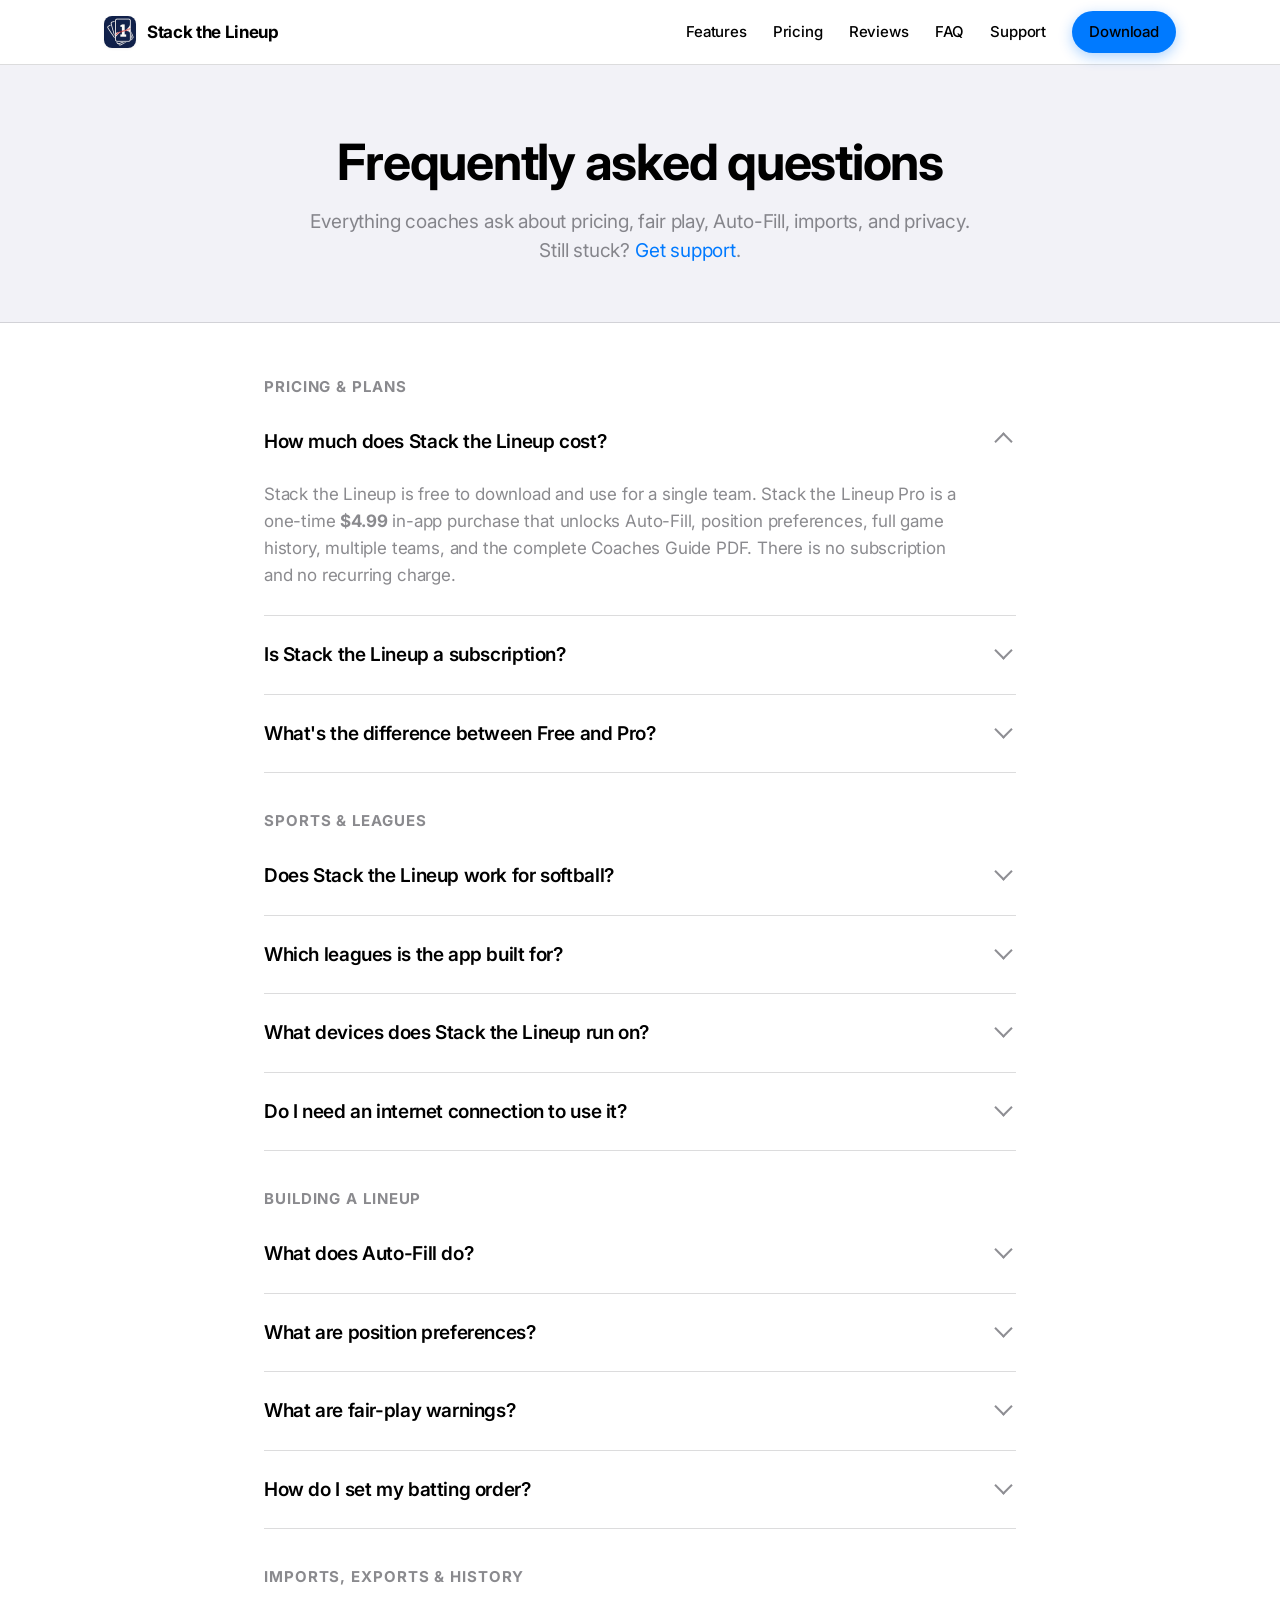
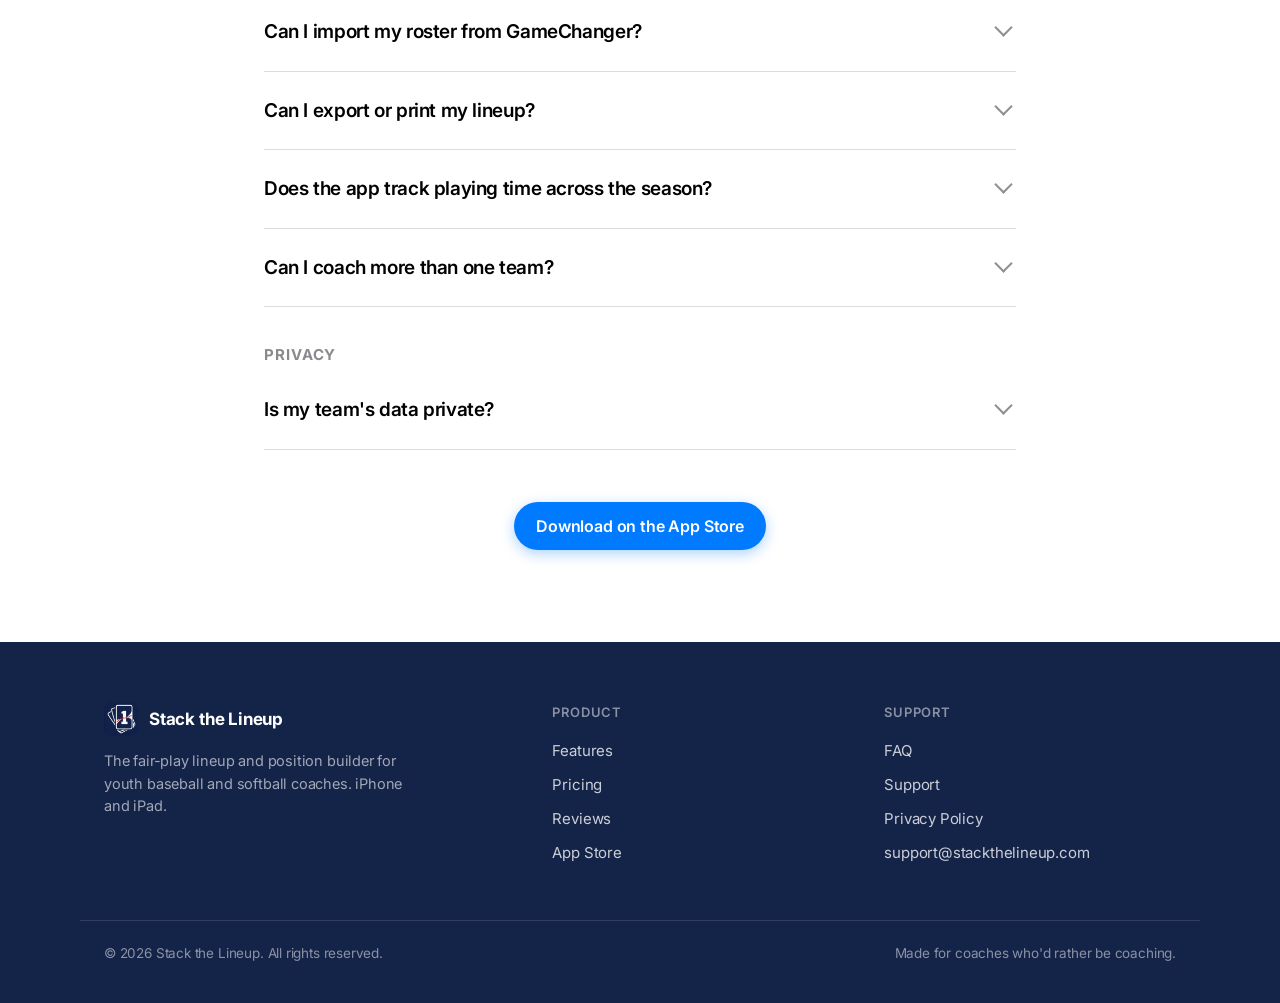
==== faq.html @ ccd0aed5 "Add files via upload" ====
<!DOCTYPE html>
<html lang="en">
<head>
<meta charset="UTF-8" />
<meta name="viewport" content="width=device-width, initial-scale=1" />
<title>FAQ — Stack the Lineup | Youth Baseball &amp; Softball Lineup App</title>
<meta name="description" content="Frequently asked questions about Stack the Lineup: pricing, Auto-Fill, fair-play rules, position preferences, GameChanger import, PDF exports, data privacy, and supported devices for youth baseball and softball coaches." />
<link rel="canonical" href="https://stackthelineup.com/faq.html" />
<meta name="theme-color" content="#1B2C5D" />

<meta property="og:type" content="website" />
<meta property="og:site_name" content="Stack the Lineup" />
<meta property="og:title" content="Stack the Lineup — Frequently Asked Questions" />
<meta property="og:description" content="Answers about pricing, Auto-Fill, fair-play warnings, position preferences, imports, exports, and privacy." />
<meta property="og:url" content="https://stackthelineup.com/faq.html" />
<meta property="og:image" content="https://stackthelineup.com/assets/app-icon.png" />
<meta name="twitter:card" content="summary_large_image" />

<link rel="apple-touch-icon" href="assets/app-icon.png" />
<link rel="icon" href="assets/app-icon.png" />
<link rel="preconnect" href="https://fonts.googleapis.com" />
<link rel="preconnect" href="https://fonts.gstatic.com" crossorigin />
<link href="https://fonts.googleapis.com/css2?family=Inter:wght@400;500;600;700&display=swap" rel="stylesheet" />
<link rel="stylesheet" href="assets/site.css" />

<script type="application/ld+json">
{
  "@context": "https://schema.org",
  "@type": "FAQPage",
  "mainEntity": [
    {
      "@type": "Question",
      "name": "How much does Stack the Lineup cost?",
      "acceptedAnswer": { "@type": "Answer", "text": "Stack the Lineup is free to download and use for a single team. Stack the Lineup Pro is a one-time $4.99 in-app purchase that unlocks Auto-Fill, position preferences, full game history, multiple teams, and the complete Coaches Guide PDF. There is no subscription and no recurring charge." }
    },
    {
      "@type": "Question",
      "name": "Is Stack the Lineup a subscription?",
      "acceptedAnswer": { "@type": "Answer", "text": "No. Pro is a one-time $4.99 purchase. You pay once and keep Pro for good. There are no monthly or annual fees and no ads." }
    },
    {
      "@type": "Question",
      "name": "Does Stack the Lineup work for softball?",
      "acceptedAnswer": { "@type": "Answer", "text": "Yes. Stack the Lineup works for both youth baseball and softball. The positions, fair-play rules, batting order, and rotation logic apply to both sports." }
    },
    {
      "@type": "Question",
      "name": "Which leagues is the app built for?",
      "acceptedAnswer": { "@type": "Answer", "text": "Stack the Lineup is used by coaches across Little League, Cal Ripken, Babe Ruth, JBO, travel ball, and recreational baseball and softball leagues. It works for any youth team that rotates positions and cares about fair playing time." }
    },
    {
      "@type": "Question",
      "name": "What devices does Stack the Lineup run on?",
      "acceptedAnswer": { "@type": "Answer", "text": "Stack the Lineup is a native app for iPhone and iPad. It is not currently available on Android or as a web app." }
    },
    {
      "@type": "Question",
      "name": "What does Auto-Fill do?",
      "acceptedAnswer": { "@type": "Answer", "text": "Auto-Fill is a Pro feature that fills your open defensive positions automatically while checking every fair-play rule. You can fill a single inning or innings one through six at once. Positions you have already assigned are never changed, and Auto-Fill honors each player's position preferences when they are set." }
    },
    {
      "@type": "Question",
      "name": "What are position preferences?",
      "acceptedAnswer": { "@type": "Answer", "text": "Position preferences let you tag each player per position as a Strength, Capable, Emergency, or Never. Auto-Fill prioritizes Strength and Capable positions, uses Emergency only as a last resort, and never assigns a position marked Never." }
    },
    {
      "@type": "Question",
      "name": "What are fair-play warnings?",
      "acceptedAnswer": { "@type": "Answer", "text": "Fair-play warnings flag problems before the game starts, including missing infield innings, back-to-back bench, catcher-to-pitcher violations, and player overuse. When every player meets the requirements, the app shows an all-clear so you know the lineup is fair." }
    },
    {
      "@type": "Question",
      "name": "Can I import my roster from GameChanger?",
      "acceptedAnswer": { "@type": "Answer", "text": "Yes. You can import your roster from a GameChanger CSV file, add players one at a time, or paste your whole roster at once. You do not have to retype every name and jersey number." }
    },
    {
      "@type": "Question",
      "name": "Can I export or print my lineup?",
      "acceptedAnswer": { "@type": "Answer", "text": "Yes. You can export a clean batting order and defensive position grid as a PDF to print or share. Many coaches bring the printed PDF to the field so they do not need their phone in the dugout." }
    },
    {
      "@type": "Question",
      "name": "Does the app track playing time across the season?",
      "acceptedAnswer": { "@type": "Answer", "text": "Yes. When a game ends you archive it to History. Season stats track innings played, bench time, and position spread per player across every archived game. Full game history is part of Pro." }
    },
    {
      "@type": "Question",
      "name": "Is my team's data private?",
      "acceptedAnswer": { "@type": "Answer", "text": "Yes. Stack the Lineup stores your roster and lineups on your device. There is no account to create and the app does not sell your data or show ads. See the Privacy Policy for full details." }
    },
    {
      "@type": "Question",
      "name": "Can I coach more than one team?",
      "acceptedAnswer": { "@type": "Answer", "text": "Yes. With Pro you can manage multiple teams and switch between rosters, keeping each season organized on its own." }
    },
    {
      "@type": "Question",
      "name": "Do I need an internet connection to use it?",
      "acceptedAnswer": { "@type": "Answer", "text": "No. Stack the Lineup is a planning tool that works offline. Build your lineup at home, then bring it to the field with or without a signal." }
    }
  ]
}
</script>
</head>
<body>

<header class="site-header">
  <nav class="nav" aria-label="Primary">
    <a class="brand" href="index.html">
      <img src="assets/app-icon.png" alt="Stack the Lineup app icon" />
      Stack the Lineup
    </a>
    <div class="nav-links">
      <a href="index.html#features">Features</a>
      <a href="index.html#pricing">Pricing</a>
      <a href="index.html#reviews">Reviews</a>
      <a href="faq.html">FAQ</a>
      <a href="support.html">Support</a>
      <a class="btn btn-primary btn-sm" href="https://apps.apple.com/us/app/stack-the-lineup/id6760155245">Download</a>
    </div>
  </nav>
</header>

<div class="page-hero">
  <div class="narrow">
    <h1>Frequently asked questions</h1>
    <p>Everything coaches ask about pricing, fair play, Auto-Fill, imports, and privacy. Still stuck? <a href="support.html">Get support</a>.</p>
  </div>
</div>

<section style="padding-top:56px">
  <div class="faq-list">

    <h2 style="font-size:15px;text-transform:uppercase;letter-spacing:0.06em;color:var(--label-secondary);margin:0 0 8px">Pricing &amp; plans</h2>
    <details class="faq-item" open>
      <summary>How much does Stack the Lineup cost?</summary>
      <div class="ans">Stack the Lineup is free to download and use for a single team. Stack the Lineup Pro is a one-time <strong>$4.99</strong> in-app purchase that unlocks Auto-Fill, position preferences, full game history, multiple teams, and the complete Coaches Guide PDF. There is no subscription and no recurring charge.</div>
    </details>
    <details class="faq-item">
      <summary>Is Stack the Lineup a subscription?</summary>
      <div class="ans">No. Pro is a one-time $4.99 purchase. You pay once and keep Pro for good. There are no monthly or annual fees, and no ads anywhere in the app.</div>
    </details>
    <details class="faq-item">
      <summary>What's the difference between Free and Pro?</summary>
      <div class="ans">Free gives you a fully working single-team lineup builder: roster, batting order, the inning-by-inning position grid, fair-play warnings, and limited game history. Pro adds Auto-Fill, position preferences, full game history and season stats, multiple teams, and the full Coaches Guide PDF.</div>
    </details>

    <h2 style="font-size:15px;text-transform:uppercase;letter-spacing:0.06em;color:var(--label-secondary);margin:40px 0 8px">Sports &amp; leagues</h2>
    <details class="faq-item">
      <summary>Does Stack the Lineup work for softball?</summary>
      <div class="ans">Yes. Stack the Lineup works for both youth baseball and softball. The positions, fair-play rules, batting order, and rotation logic apply to both sports.</div>
    </details>
    <details class="faq-item">
      <summary>Which leagues is the app built for?</summary>
      <div class="ans">It's used by coaches across Little League, Cal Ripken, Babe Ruth, JBO, travel ball, and rec baseball and softball leagues. It works for any youth team that rotates positions and cares about fair playing time.</div>
    </details>
    <details class="faq-item">
      <summary>What devices does Stack the Lineup run on?</summary>
      <div class="ans">Stack the Lineup is a native app for iPhone and iPad. It is not currently available on Android or as a web app.</div>
    </details>
    <details class="faq-item">
      <summary>Do I need an internet connection to use it?</summary>
      <div class="ans">No. Stack the Lineup is a planning tool that works offline. Build your lineup at home, then bring it to the field with or without a signal.</div>
    </details>

    <h2 style="font-size:15px;text-transform:uppercase;letter-spacing:0.06em;color:var(--label-secondary);margin:40px 0 8px">Building a lineup</h2>
    <details class="faq-item">
      <summary>What does Auto-Fill do?</summary>
      <div class="ans">Auto-Fill is a Pro feature that fills your open defensive positions automatically while checking every fair-play rule. You can fill a single inning or innings one through six at once. Positions you've already assigned are never changed, and Auto-Fill honors each player's position preferences when they're set.</div>
    </details>
    <details class="faq-item">
      <summary>What are position preferences?</summary>
      <div class="ans">Position preferences let you tag each player per position as a <strong>Strength</strong>, <strong>Capable</strong>, <strong>Emergency</strong>, or <strong>Never</strong>. Auto-Fill prioritizes Strength and Capable positions, uses Emergency only as a last resort, and never assigns a position marked Never.</div>
    </details>
    <details class="faq-item">
      <summary>What are fair-play warnings?</summary>
      <div class="ans">Fair-play warnings flag problems before the game starts, including missing infield innings, back-to-back bench, catcher-to-pitcher violations, and player overuse. When every player meets the requirements, the app shows an all-clear so you know the lineup is fair.</div>
    </details>
    <details class="faq-item">
      <summary>How do I set my batting order?</summary>
      <div class="ans">On the Lineup tab, tap Edit in the section header, then press and hold the lines on the right side of any row and drag up or down. Your batting order is kept from week to week so you start ahead.</div>
    </details>

    <h2 style="font-size:15px;text-transform:uppercase;letter-spacing:0.06em;color:var(--label-secondary);margin:40px 0 8px">Imports, exports &amp; history</h2>
    <details class="faq-item">
      <summary>Can I import my roster from GameChanger?</summary>
      <div class="ans">Yes. You can import your roster from a GameChanger CSV file, add players one at a time, or paste your whole roster at once. You don't have to retype every name and jersey number.</div>
    </details>
    <details class="faq-item">
      <summary>Can I export or print my lineup?</summary>
      <div class="ans">Yes. You can export a clean batting order and defensive position grid as a PDF to print or share. Many coaches bring the printed PDF to the field so they don't need their phone in the dugout.</div>
    </details>
    <details class="faq-item">
      <summary>Does the app track playing time across the season?</summary>
      <div class="ans">Yes. When a game ends you archive it to History. Season stats track innings played, bench time, and position spread per player across every archived game. Full game history is part of Pro.</div>
    </details>
    <details class="faq-item">
      <summary>Can I coach more than one team?</summary>
      <div class="ans">Yes. With Pro you can manage multiple teams and switch between rosters, keeping each season organized on its own.</div>
    </details>

    <h2 style="font-size:15px;text-transform:uppercase;letter-spacing:0.06em;color:var(--label-secondary);margin:40px 0 8px">Privacy</h2>
    <details class="faq-item">
      <summary>Is my team's data private?</summary>
      <div class="ans">Yes. Stack the Lineup stores your roster and lineups on your device. There's no account to create, and the app doesn't sell your data or show ads. See the <a href="privacy.html">Privacy Policy</a> for full details.</div>
    </details>

  </div>

  <div style="text-align:center;margin-top:52px">
    <a class="btn btn-primary" href="https://apps.apple.com/us/app/stack-the-lineup/id6760155245">Download on the App Store</a>
  </div>
</section>

<footer class="site-footer">
  <div class="footer-grid">
    <div>
      <div class="footer-brand"><img src="assets/app-icon.png" alt="" /> Stack the Lineup</div>
      <p>The fair-play lineup and position builder for youth baseball and softball coaches. iPhone and iPad.</p>
    </div>
    <div class="footer-col">
      <h5>Product</h5>
      <a href="index.html#features">Features</a>
      <a href="index.html#pricing">Pricing</a>
      <a href="index.html#reviews">Reviews</a>
      <a href="https://apps.apple.com/us/app/stack-the-lineup/id6760155245">App Store</a>
    </div>
    <div class="footer-col">
      <h5>Support</h5>
      <a href="faq.html">FAQ</a>
      <a href="support.html">Support</a>
      <a href="privacy.html">Privacy Policy</a>
      <a href="mailto:support@stackthelineup.com">support@stackthelineup.com</a>
    </div>
  </div>
  <div class="footer-bottom">
    <span>© 2026 Stack the Lineup. All rights reserved.</span>
    <span>Made for coaches who'd rather be coaching.</span>
  </div>
</footer>

</body>
</html>
---- assets/site.css ----
/* ============================================================================
   Stack the Lineup — marketing site styles
   Built on the app's iOS-native design tokens. SF Pro on Apple, Inter elsewhere.
   ============================================================================ */

:root {
  /* iOS system colors */
  --ios-blue:   #007AFF;
  --ios-green:  #34C759;
  --ios-orange: #FF9500;
  --ios-red:    #FF3B30;
  --ios-teal:   #30B0C7;
  --ios-purple: #AF52DE;

  /* Brand */
  --brand-navy: #1B2C5D;
  --brand-navy-deep: #142348;
  --brand-stitch-red: #C8243A;

  /* Labels / backgrounds */
  --label-primary:   rgba(0,0,0,1);
  --label-secondary: rgba(60,60,67,0.60);
  --label-tertiary:  rgba(60,60,67,0.30);
  --bg-system:          #FFFFFF;
  --bg-grouped:         #F2F2F7;
  --separator:          rgba(60,60,67,0.18);

  --gray-1: #8E8E93;
  --gray-5: #E5E5EA;
  --gray-6: #F2F2F7;

  /* Position tints */
  --pos-infield-tint:  rgba(0,122,255,0.12);
  --pos-outfield-tint: rgba(52,199,89,0.12);

  /* Preference pills (from app) */
  --pref-strength-bg:  rgb(235,242,222); --pref-strength-fg:  rgb(59,110,18);
  --pref-capable-bg:   rgb(230,242,250);  --pref-capable-fg:  rgb(23,94,166);
  --pref-emergency-bg: rgb(250,237,217);  --pref-emergency-fg:rgb(133,79,10);
  --pref-never-bg:     rgb(253,235,235);  --pref-never-fg:    rgb(163,46,46);

  --font-sans: -apple-system, BlinkMacSystemFont, "SF Pro Text", "SF Pro Display",
               "Inter", "Helvetica Neue", system-ui, sans-serif;

  --radius-md: 10px;
  --radius-lg: 16px;
  --radius-xl: 22px;
  --radius-pill: 999px;

  --shadow-sm: 0 1px 3px rgba(0,0,0,0.06);
  --shadow-md: 0 8px 28px rgba(0,0,0,0.10);
  --shadow-lg: 0 24px 60px rgba(0,0,0,0.16);
  --shadow-phone: 0 40px 90px -20px rgba(20,35,72,0.55);

  --maxw: 1120px;
}

* { box-sizing: border-box; }

html { scroll-behavior: smooth; -webkit-font-smoothing: antialiased; }

body {
  margin: 0;
  font-family: var(--font-sans);
  color: var(--label-primary);
  background: var(--bg-system);
  font-size: 18px;
  line-height: 1.55;
  letter-spacing: -0.01em;
}

img { max-width: 100%; display: block; }
a { color: var(--ios-blue); text-decoration: none; }
a:hover { text-decoration: underline; }

h1,h2,h3,h4 { margin: 0; letter-spacing: -0.025em; line-height: 1.08; text-wrap: balance; }
p { margin: 0; text-wrap: pretty; }

.wrap { max-width: var(--maxw); margin: 0 auto; padding: 0 24px; }
.narrow { max-width: 760px; margin: 0 auto; padding: 0 24px; }

/* ---------------------------------------------------------------------------
   Header / nav
   --------------------------------------------------------------------------- */
.site-header {
  position: sticky; top: 0; z-index: 100;
  background: rgba(255,255,255,0.82);
  backdrop-filter: saturate(180%) blur(18px);
  -webkit-backdrop-filter: saturate(180%) blur(18px);
  border-bottom: 1px solid var(--separator);
}
.nav {
  display: flex; align-items: center; gap: 28px;
  height: 64px; max-width: var(--maxw); margin: 0 auto; padding: 0 24px;
}
.brand {
  display: flex; align-items: center; gap: 11px;
  font-weight: 700; font-size: 17px; color: var(--label-primary);
  letter-spacing: -0.02em;
}
.brand:hover { text-decoration: none; }
.brand img { width: 32px; height: 32px; border-radius: 8px; box-shadow: var(--shadow-sm); }
.nav-links { display: flex; align-items: center; gap: 26px; margin-left: auto; }
.nav-links a {
  color: var(--label-primary); font-size: 15px; font-weight: 500;
  letter-spacing: -0.01em;
}
.nav-links a:hover { color: var(--ios-blue); text-decoration: none; }

/* Buttons */
.btn {
  display: inline-flex; align-items: center; justify-content: center; gap: 8px;
  font-family: var(--font-sans); font-weight: 600; font-size: 16px;
  border: none; cursor: pointer; border-radius: var(--radius-pill);
  padding: 12px 22px; transition: transform .12s ease, box-shadow .12s ease, background .15s ease;
  letter-spacing: -0.01em; white-space: nowrap;
}
.btn:hover { text-decoration: none; transform: translateY(-1px); }
.btn-primary { background: var(--ios-blue); color: #fff; box-shadow: 0 4px 14px rgba(0,122,255,0.32); }
.btn-primary:hover { background: #0a6fe0; }
.btn-ghost { background: rgba(255,255,255,0.12); color: #fff; border: 1px solid rgba(255,255,255,0.28); }
.btn-ghost:hover { background: rgba(255,255,255,0.2); }
.btn-light { background: #fff; color: var(--brand-navy); box-shadow: var(--shadow-sm); }
.btn-sm { padding: 9px 17px; font-size: 14px; }

/* App Store badge button */
.appstore-btn {
  display: inline-flex; align-items: center; gap: 11px;
  background: #000; color: #fff; border-radius: 14px;
  padding: 11px 20px 11px 18px; transition: transform .12s ease, box-shadow .12s ease;
  box-shadow: var(--shadow-md);
}
.appstore-btn:hover { text-decoration: none; transform: translateY(-2px); box-shadow: var(--shadow-lg); }
.appstore-btn svg { width: 26px; height: 26px; flex: none; }
.appstore-btn .as-text { display: flex; flex-direction: column; line-height: 1.1; text-align: left; }
.appstore-btn .as-small { font-size: 11px; font-weight: 500; opacity: 0.9; letter-spacing: 0.01em; }
.appstore-btn .as-big { font-size: 19px; font-weight: 600; letter-spacing: -0.02em; }

/* ---------------------------------------------------------------------------
   Hero
   --------------------------------------------------------------------------- */
.hero {
  position: relative; overflow: hidden;
  background:
    radial-gradient(140% 120% at 85% 0%, #2a3f74 0%, var(--brand-navy) 45%, var(--brand-navy-deep) 100%);
  color: #fff;
}
.hero-grid {
  display: grid; grid-template-columns: 1.05fr 0.95fr; gap: 40px; align-items: center;
  max-width: var(--maxw); margin: 0 auto; padding: 84px 24px 96px;
}
.eyebrow {
  display: inline-flex; align-items: center; gap: 8px;
  font-size: 13px; font-weight: 600; letter-spacing: 0.02em;
  color: #bcd0ff; background: rgba(255,255,255,0.08);
  border: 1px solid rgba(255,255,255,0.16);
  padding: 6px 13px; border-radius: var(--radius-pill); margin-bottom: 22px;
}
.eyebrow .dot { width: 7px; height: 7px; border-radius: 50%; background: var(--ios-green); }
.hero h1 { font-size: clamp(40px, 5.4vw, 62px); font-weight: 700; }
.hero h1 .accent { color: #8fb4ff; }
.hero-sub {
  font-size: 20px; color: rgba(255,255,255,0.78); margin-top: 22px; max-width: 30ch;
  line-height: 1.5; font-weight: 400;
}
.hero-cta { display: flex; align-items: center; gap: 16px; margin-top: 34px; flex-wrap: wrap; }
.hero-meta {
  display: flex; align-items: center; gap: 18px; margin-top: 26px;
  font-size: 14px; color: rgba(255,255,255,0.62); flex-wrap: wrap;
}
.hero-meta .pip { display: inline-flex; align-items: center; gap: 7px; }
.hero-meta svg { width: 15px; height: 15px; }

.hero-phone { position: relative; display: flex; justify-content: center; }
.hero-phone img { width: 300px; filter: drop-shadow(var(--shadow-phone)); }
.hero-glow {
  position: absolute; width: 420px; height: 420px; border-radius: 50%;
  background: radial-gradient(circle, rgba(143,180,255,0.35), transparent 65%);
  top: 50%; left: 50%; transform: translate(-50%,-50%); z-index: 0;
}

/* stitch divider */
.stitch {
  height: 4px; background:
    repeating-linear-gradient(90deg, var(--brand-stitch-red) 0 14px, transparent 14px 26px);
  opacity: 0.9;
}

/* ---------------------------------------------------------------------------
   Logos / leagues strip
   --------------------------------------------------------------------------- */
.leagues { background: var(--bg-grouped); padding: 30px 0; }
.leagues-inner { text-align: center; }
.leagues p { font-size: 13px; font-weight: 600; letter-spacing: 0.06em; text-transform: uppercase; color: var(--label-secondary); margin-bottom: 16px; }
.leagues-row { display: flex; flex-wrap: wrap; justify-content: center; gap: 14px 28px; }
.league-chip {
  font-size: 16px; font-weight: 600; color: var(--brand-navy); opacity: 0.78;
  letter-spacing: -0.01em;
}

/* ---------------------------------------------------------------------------
   Sections
   --------------------------------------------------------------------------- */
section { padding: 92px 0; }
.section-grouped { background: var(--bg-grouped); }
.section-head { text-align: center; max-width: 680px; margin: 0 auto 56px; }
.section-head .kicker {
  display: inline-block; font-size: 14px; font-weight: 600; color: var(--ios-blue);
  letter-spacing: 0.01em; margin-bottom: 14px;
}
.section-head h2 { font-size: clamp(30px, 4vw, 44px); font-weight: 700; }
.section-head p { font-size: 19px; color: var(--label-secondary); margin-top: 18px; }

/* Feature rows (alternating) */
.feature-row {
  display: grid; grid-template-columns: 1fr 1fr; gap: 64px; align-items: center;
  max-width: var(--maxw); margin: 0 auto; padding: 0 24px;
}
.feature-row + .feature-row { margin-top: 110px; }
.feature-row.flip .feature-text { order: 2; }
.feature-row.flip .feature-media { order: 1; }
.feature-badge {
  display: inline-flex; align-items: center; gap: 8px;
  font-size: 13px; font-weight: 600; padding: 6px 13px; border-radius: var(--radius-pill);
  margin-bottom: 18px;
}
.feature-text h3 { font-size: clamp(26px, 3vw, 34px); font-weight: 700; }
.feature-text > p { font-size: 19px; color: var(--label-secondary); margin-top: 16px; line-height: 1.55; }
.feature-list { list-style: none; padding: 0; margin: 26px 0 0; display: grid; gap: 14px; }
.feature-list li { display: flex; gap: 12px; align-items: flex-start; font-size: 16px; color: var(--label-primary); }
.feature-list li svg { width: 20px; height: 20px; flex: none; margin-top: 2px; color: var(--ios-green); }

.feature-media { display: flex; justify-content: center; position: relative; }
.feature-media img { width: 290px; filter: drop-shadow(0 30px 60px rgba(20,35,72,0.28)); }
.media-card {
  position: relative; padding: 36px; border-radius: var(--radius-xl);
  background: linear-gradient(160deg, #eef2fb, #e3e9f7);
  display: flex; justify-content: center; width: 100%;
}
.media-card.green { background: linear-gradient(160deg, #eaf7ee, #def0e4); }
.media-card.orange { background: linear-gradient(160deg, #fdf2e3, #faead6); }

/* ---------------------------------------------------------------------------
   Feature mini-grid
   --------------------------------------------------------------------------- */
.mini-grid { display: grid; grid-template-columns: repeat(3, 1fr); gap: 22px; max-width: var(--maxw); margin: 0 auto; padding: 0 24px; }
.mini-card {
  background: var(--bg-system); border: 1px solid var(--separator);
  border-radius: var(--radius-lg); padding: 30px 28px; box-shadow: var(--shadow-sm);
}
.mini-card .ic {
  width: 46px; height: 46px; border-radius: 12px; display: flex; align-items: center; justify-content: center;
  margin-bottom: 18px;
}
.mini-card .ic svg { width: 24px; height: 24px; color: #fff; }
.mini-card h4 { font-size: 19px; font-weight: 650; }
.mini-card p { font-size: 15.5px; color: var(--label-secondary); margin-top: 9px; line-height: 1.5; }

/* ---------------------------------------------------------------------------
   Pricing
   --------------------------------------------------------------------------- */
.price-wrap { max-width: 920px; margin: 0 auto; padding: 0 24px; display: grid; grid-template-columns: 1fr 1fr; gap: 24px; }
.price-card {
  background: var(--bg-system); border: 1px solid var(--separator);
  border-radius: var(--radius-xl); padding: 38px 34px; box-shadow: var(--shadow-sm);
}
.price-card.pro { border: 2px solid var(--ios-blue); box-shadow: 0 18px 50px rgba(0,122,255,0.16); position: relative; }
.price-card .tier { font-size: 15px; font-weight: 600; color: var(--label-secondary); letter-spacing: 0.01em; }
.pro-pill { position: absolute; top: -13px; right: 28px; background: var(--ios-blue); color: #fff; font-size: 12px; font-weight: 700; letter-spacing: 0.08em; padding: 5px 12px; border-radius: var(--radius-pill); }
.price-amt { font-size: 52px; font-weight: 700; margin: 14px 0 4px; letter-spacing: -0.03em; }
.price-amt .per { font-size: 17px; font-weight: 500; color: var(--label-secondary); letter-spacing: -0.01em; }
.price-note { font-size: 15px; color: var(--label-secondary); margin-bottom: 22px; }
.price-list { list-style: none; padding: 0; margin: 22px 0 0; display: grid; gap: 13px; }
.price-list li { display: flex; gap: 11px; align-items: flex-start; font-size: 16px; }
.price-list li svg { width: 19px; height: 19px; flex: none; margin-top: 2px; color: var(--ios-green); }
.price-list li.muted { color: var(--label-secondary); }
.price-list li.muted svg { color: var(--gray-1); }

/* ---------------------------------------------------------------------------
   Testimonials
   --------------------------------------------------------------------------- */
.quotes { display: grid; grid-template-columns: repeat(3,1fr); gap: 22px; max-width: var(--maxw); margin: 0 auto; padding: 0 24px; }
.quote {
  background: var(--bg-system); border: 1px solid var(--separator);
  border-radius: var(--radius-lg); padding: 28px; box-shadow: var(--shadow-sm);
  display: flex; flex-direction: column;
}
.stars { display: flex; gap: 3px; margin-bottom: 14px; color: var(--ios-orange); }
.stars svg { width: 17px; height: 17px; }
.quote p { font-size: 16.5px; line-height: 1.5; color: var(--label-primary); flex: 1; }
.quote .who { display: flex; align-items: center; gap: 11px; margin-top: 20px; }
.quote .av { width: 38px; height: 38px; border-radius: 50%; background: var(--pref-capable-bg); color: var(--pref-capable-fg); display: flex; align-items: center; justify-content: center; font-weight: 600; font-size: 14px; }
.quote .who .nm { font-size: 14.5px; font-weight: 600; }
.quote .who .rl { font-size: 13px; color: var(--label-secondary); }

/* ---------------------------------------------------------------------------
   FAQ teaser / accordion
   --------------------------------------------------------------------------- */
.faq-list { max-width: 800px; margin: 0 auto; padding: 0 24px; }
.faq-item { border-bottom: 1px solid var(--separator); }
.faq-item summary {
  list-style: none; cursor: pointer; padding: 24px 44px 24px 0; position: relative;
  font-size: 19px; font-weight: 600; letter-spacing: -0.02em; color: var(--label-primary);
}
.faq-item summary::-webkit-details-marker { display: none; }
.faq-item summary::after {
  content: ""; position: absolute; right: 6px; top: 28px; width: 11px; height: 11px;
  border-right: 2px solid var(--gray-1); border-bottom: 2px solid var(--gray-1);
  transform: rotate(45deg); transition: transform .2s ease;
}
.faq-item[open] summary::after { transform: rotate(-135deg); top: 32px; }
.faq-item .ans { padding: 0 44px 26px 0; font-size: 17px; color: var(--label-secondary); line-height: 1.6; }
.faq-item .ans a { font-weight: 500; }

/* ---------------------------------------------------------------------------
   CTA band
   --------------------------------------------------------------------------- */
.cta-band {
  background: radial-gradient(120% 140% at 50% 0%, #2a3f74, var(--brand-navy-deep));
  color: #fff; text-align: center;
}
.cta-band h2 { font-size: clamp(32px, 4vw, 46px); font-weight: 700; }
.cta-band p { font-size: 20px; color: rgba(255,255,255,0.78); margin: 18px auto 32px; max-width: 30ch; }
.cta-band .icon-lg { width: 84px; height: 84px; border-radius: 20px; margin: 0 auto 26px; box-shadow: var(--shadow-lg); }

/* ---------------------------------------------------------------------------
   Footer
   --------------------------------------------------------------------------- */
.site-footer { background: var(--brand-navy-deep); color: rgba(255,255,255,0.72); padding: 60px 0 40px; }
.footer-grid { display: grid; grid-template-columns: 1.4fr 1fr 1fr; gap: 40px; max-width: var(--maxw); margin: 0 auto; padding: 0 24px; }
.footer-brand { display: flex; align-items: center; gap: 11px; color: #fff; font-weight: 700; font-size: 17px; }
.footer-brand img { width: 34px; height: 34px; border-radius: 8px; }
.footer-grid p { font-size: 14.5px; margin-top: 14px; max-width: 34ch; color: rgba(255,255,255,0.6); }
.footer-col h5 { font-size: 13px; text-transform: uppercase; letter-spacing: 0.06em; color: rgba(255,255,255,0.5); margin: 0 0 16px; font-weight: 600; }
.footer-col a { display: block; color: rgba(255,255,255,0.78); font-size: 15px; margin-bottom: 11px; }
.footer-col a:hover { color: #fff; text-decoration: none; }
.footer-bottom { max-width: var(--maxw); margin: 44px auto 0; padding: 22px 24px 0; border-top: 1px solid rgba(255,255,255,0.12); display: flex; justify-content: space-between; flex-wrap: wrap; gap: 12px; font-size: 13.5px; color: rgba(255,255,255,0.5); }

/* Page hero (sub pages) */
.page-hero { background: var(--bg-grouped); padding: 70px 0 56px; border-bottom: 1px solid var(--separator); text-align: center; }
.page-hero h1 { font-size: clamp(34px, 4.5vw, 50px); font-weight: 700; }
.page-hero p { font-size: 19px; color: var(--label-secondary); margin: 18px auto 0; max-width: 56ch; }

/* Prose (support/privacy) */
.prose { max-width: 760px; margin: 0 auto; padding: 64px 24px; }
.prose h2 { font-size: 26px; font-weight: 700; margin: 44px 0 14px; }
.prose h2:first-child { margin-top: 0; }
.prose h3 { font-size: 19px; font-weight: 650; margin: 28px 0 10px; }
.prose p { font-size: 17px; color: var(--label-secondary); margin-bottom: 16px; line-height: 1.65; }
.prose ul { margin: 0 0 18px; padding-left: 22px; color: var(--label-secondary); font-size: 17px; line-height: 1.65; }
.prose li { margin-bottom: 8px; }
.prose .updated { font-size: 14px; color: var(--label-tertiary); margin-bottom: 8px; }
.support-cards { display: grid; grid-template-columns: repeat(2,1fr); gap: 20px; max-width: 760px; margin: 0 auto 8px; }
.support-card { background: var(--bg-grouped); border-radius: var(--radius-lg); padding: 28px; }
.support-card .ic { width: 44px; height: 44px; border-radius: 11px; display: flex; align-items: center; justify-content: center; margin-bottom: 16px; background: var(--ios-blue); }
.support-card .ic svg { width: 23px; height: 23px; color: #fff; }
.support-card h3 { font-size: 19px; font-weight: 650; margin-bottom: 7px; }
.support-card p { font-size: 15.5px; color: var(--label-secondary); line-height: 1.5; margin-bottom: 14px; }

/* ---------------------------------------------------------------------------
   Responsive
   --------------------------------------------------------------------------- */
@media (max-width: 900px) {
  .hero-grid { grid-template-columns: 1fr; text-align: center; padding: 64px 24px 72px; gap: 20px; }
  .hero-sub { margin-left: auto; margin-right: auto; }
  .hero-cta, .hero-meta { justify-content: center; }
  .hero-phone { order: -1; }
  .hero-phone img { width: 240px; }
  .feature-row { grid-template-columns: 1fr; gap: 36px; }
  .feature-row + .feature-row { margin-top: 72px; }
  .feature-row.flip .feature-text { order: 1; }
  .feature-row.flip .feature-media { order: 2; }
  .mini-grid { grid-template-columns: 1fr; }
  .price-wrap { grid-template-columns: 1fr; }
  .quotes { grid-template-columns: 1fr; }
  .footer-grid { grid-template-columns: 1fr; gap: 28px; }
  .support-cards { grid-template-columns: 1fr; }
  section { padding: 64px 0; }
}
@media (max-width: 620px) {
  .nav-links { display: none; }
  .nav-links.compact { display: flex; gap: 14px; }
  body { font-size: 17px; }
}
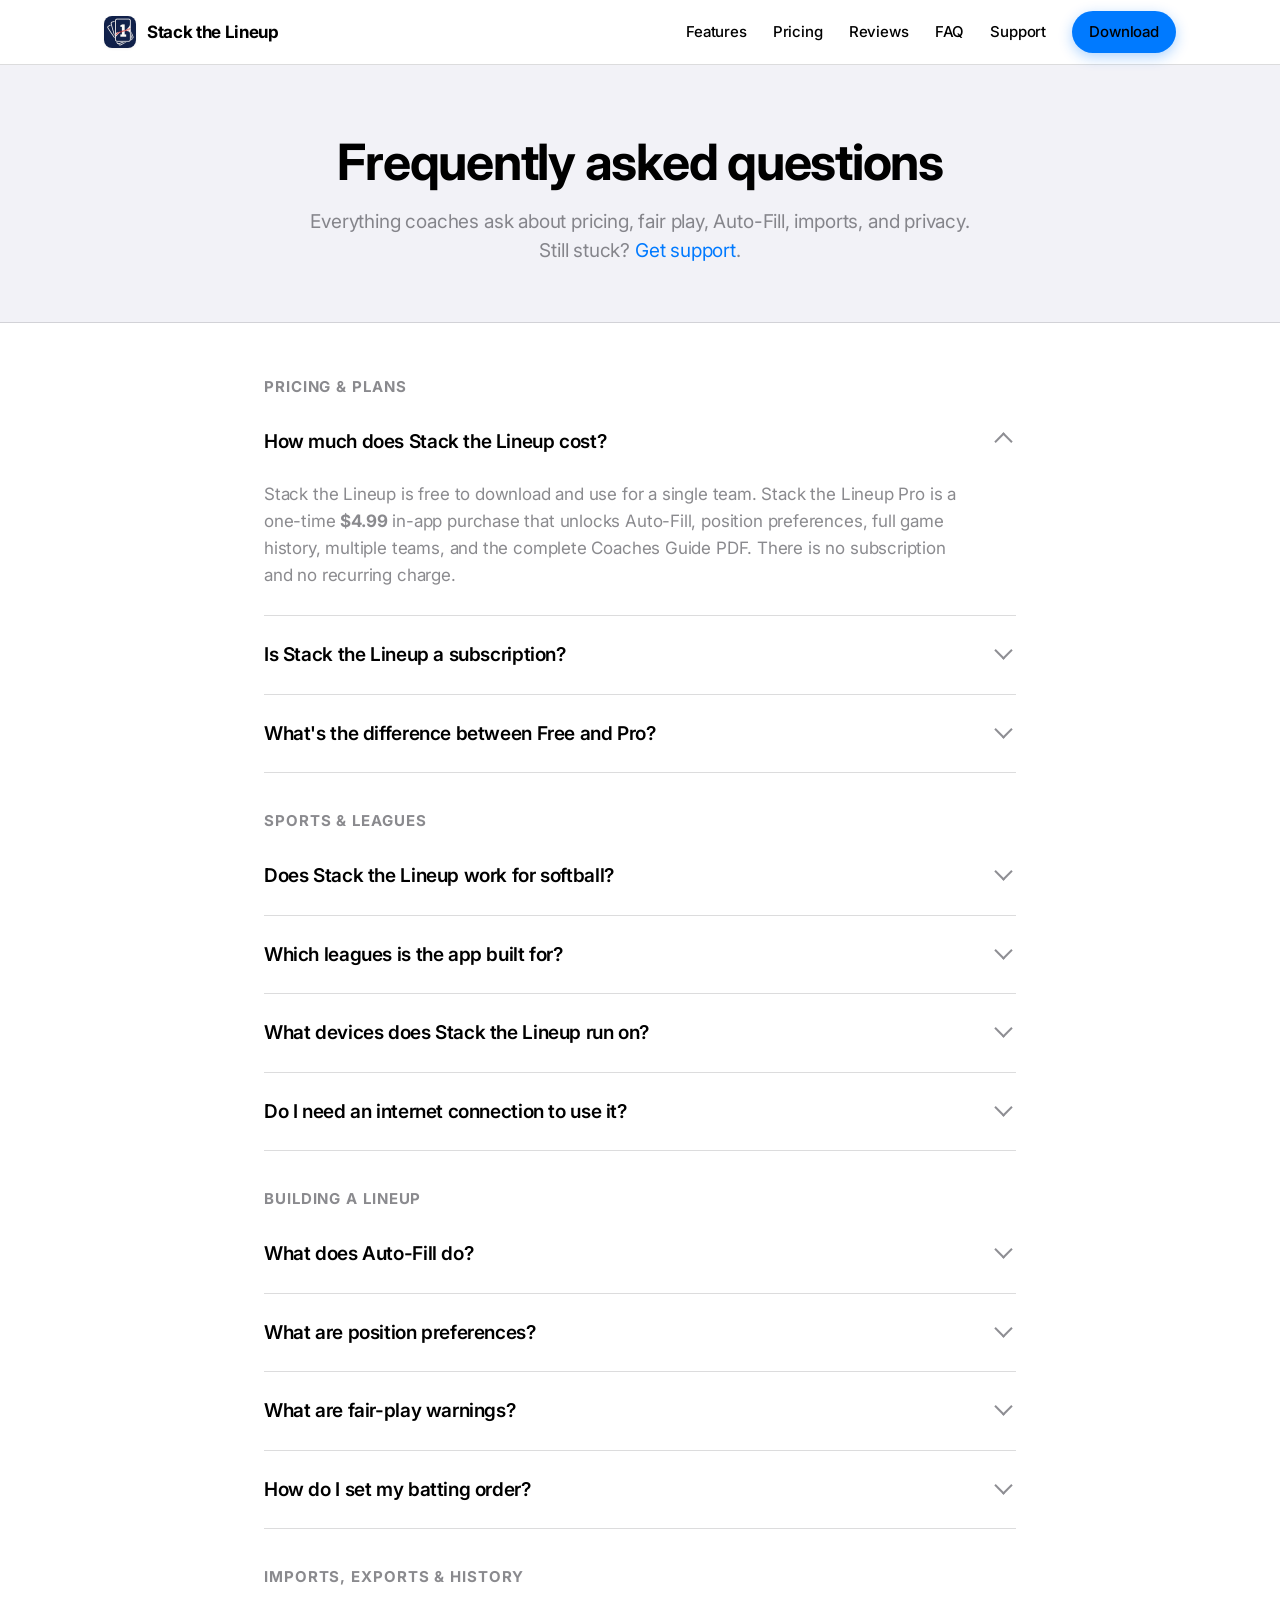
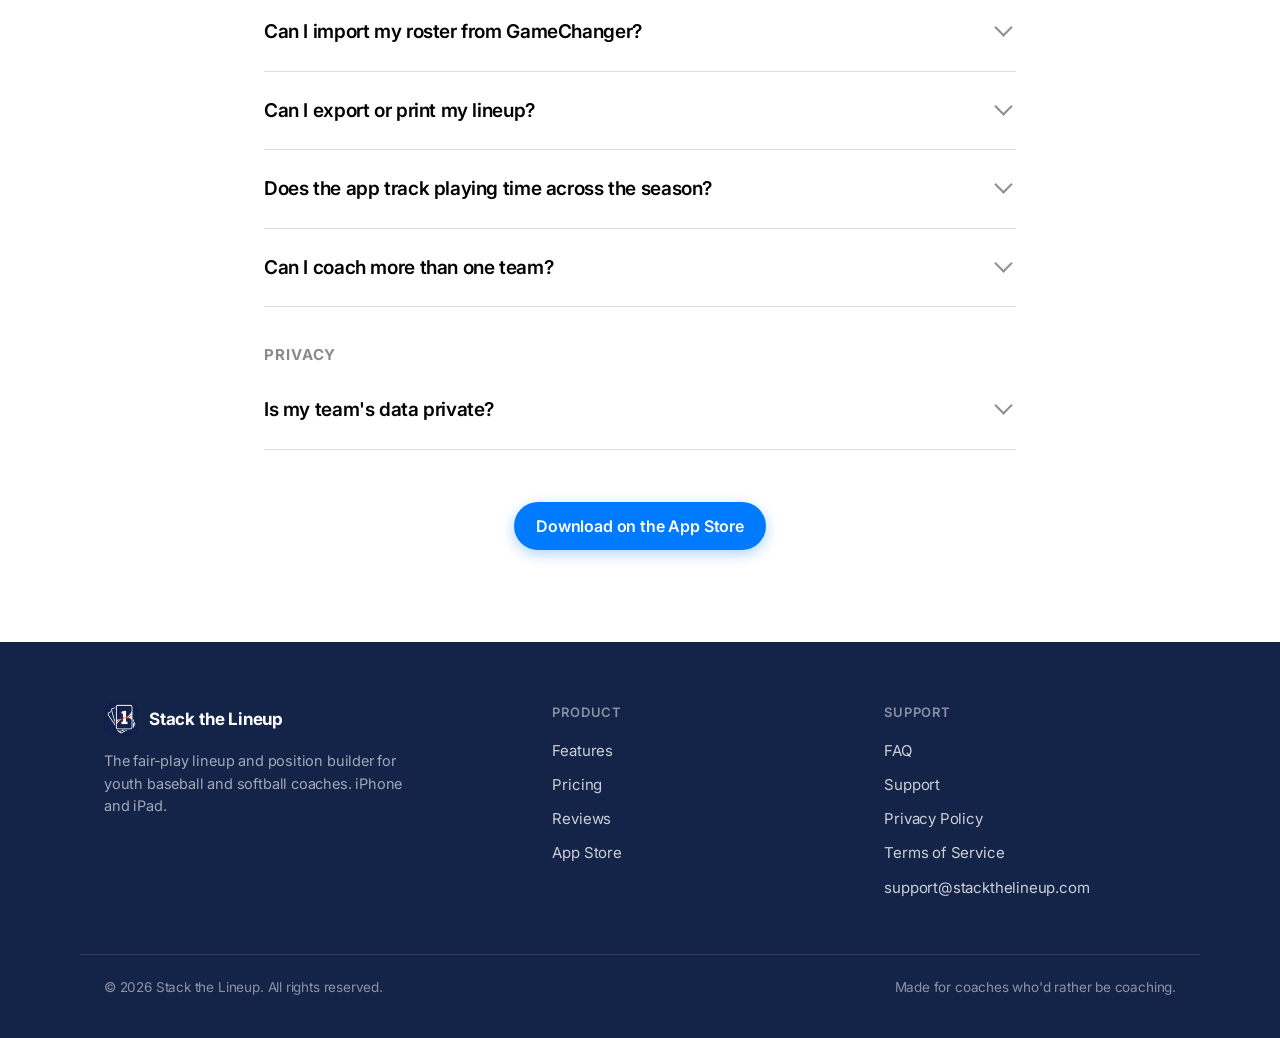
==== commit 5c27fcdb: "Add files via upload Updated terms and privacy policy" ====
--- a/faq.html
+++ b/faq.html
@@ -230,6 +230,7 @@
       <a href="faq.html">FAQ</a>
       <a href="support.html">Support</a>
       <a href="privacy.html">Privacy Policy</a>
+      <a href="terms.html">Terms of Service</a>
       <a href="mailto:support@stackthelineup.com">support@stackthelineup.com</a>
     </div>
   </div>
--- a/assets/site.css
+++ b/assets/site.css
@@ -244,6 +244,7 @@
    Feature mini-grid
    --------------------------------------------------------------------------- */
 .mini-grid { display: grid; grid-template-columns: repeat(3, 1fr); gap: 22px; max-width: var(--maxw); margin: 0 auto; padding: 0 24px; }
+.mini-hint { text-align: center; font-size: 14px; color: var(--label-tertiary); margin: -8px auto 26px; }
 .mini-card {
   background: var(--bg-system); border: 1px solid var(--separator);
   border-radius: var(--radius-lg); padding: 30px 28px; box-shadow: var(--shadow-sm);
@@ -255,6 +256,66 @@
 .mini-card .ic svg { width: 24px; height: 24px; color: #fff; }
 .mini-card h4 { font-size: 19px; font-weight: 650; }
 .mini-card p { font-size: 15.5px; color: var(--label-secondary); margin-top: 9px; line-height: 1.5; }
+
+/* Flip cards — front shows the feature, back peeks the real screen */
+.mini-card.flip {
+  padding: 0; min-height: 462px; background: transparent;
+  border: none; box-shadow: none; cursor: pointer; perspective: 1500px;
+  -webkit-tap-highlight-color: transparent;
+}
+.mini-card.flip:focus-visible { outline: 2px solid var(--ios-blue); outline-offset: 3px; border-radius: var(--radius-lg); }
+.flip-inner {
+  position: relative; width: 100%; height: 100%; min-height: inherit;
+  transform-style: preserve-3d; transition: transform .62s cubic-bezier(.2,.72,.22,1);
+}
+.mini-card.flip.is-flipped .flip-inner { transform: rotateY(180deg); }
+@media (hover: hover) and (pointer: fine) {
+  .mini-card.flip:hover .flip-inner { transform: rotateY(180deg); }
+}
+.flip-front, .flip-back {
+  position: absolute; inset: 0; border-radius: var(--radius-lg); overflow: hidden;
+  backface-visibility: hidden; -webkit-backface-visibility: hidden;
+}
+.flip-front {
+  background: var(--bg-system); border: 1px solid var(--separator);
+  box-shadow: var(--shadow-sm); padding: 30px 28px;
+  display: flex; flex-direction: column;
+}
+.flip-hint {
+  margin-top: auto; padding-top: 20px; display: inline-flex; align-items: center;
+  gap: 7px; font-size: 13.5px; font-weight: 600; color: var(--ios-blue);
+}
+.flip-hint svg { width: 15px; height: 15px; transition: transform .25s ease; }
+@media (hover: hover) and (pointer: fine) {
+  .mini-card.flip:hover .flip-hint svg { transform: translateX(3px); }
+}
+.flip-back {
+  transform: rotateY(180deg);
+  background: linear-gradient(168deg, color-mix(in srgb, var(--tint) 18%, #fff), color-mix(in srgb, var(--tint) 6%, #fff));
+  border: 1px solid color-mix(in srgb, var(--tint) 26%, var(--separator));
+  display: flex; align-items: flex-start; justify-content: center;
+}
+.flip-back img {
+  width: 82%; max-width: 268px; margin-top: 22px;
+  filter: drop-shadow(0 20px 38px rgba(20,35,72,0.26));
+}
+.flip-back::after {
+  content: ""; position: absolute; left: 0; right: 0; bottom: 0; height: 96px;
+  background: linear-gradient(transparent, color-mix(in srgb, var(--tint) 7%, #fff));
+  pointer-events: none;
+}
+/* Cards whose key content sits low (Lineup availability toggle, My Teams list) show the full screen */
+.flip-back.tall { align-items: flex-start; }
+.flip-back.tall img { width: 88%; max-width: 210px; margin-top: 10px; }
+.flip-back.tall::after { height: 40px; }
+.flip-back.tall .flip-back-label { display: none; }
+.flip-back-label {
+  position: absolute; bottom: 16px; left: 50%; transform: translateX(-50%);
+  background: rgba(255,255,255,0.86); backdrop-filter: blur(8px); -webkit-backdrop-filter: blur(8px);
+  color: var(--label-primary); font-size: 12.5px; font-weight: 600; letter-spacing: .01em;
+  padding: 6px 14px; border-radius: var(--radius-pill); box-shadow: var(--shadow-sm); z-index: 1;
+}
+@media (prefers-reduced-motion: reduce) { .flip-inner { transition: none; } }
 
 /* ---------------------------------------------------------------------------
    Pricing
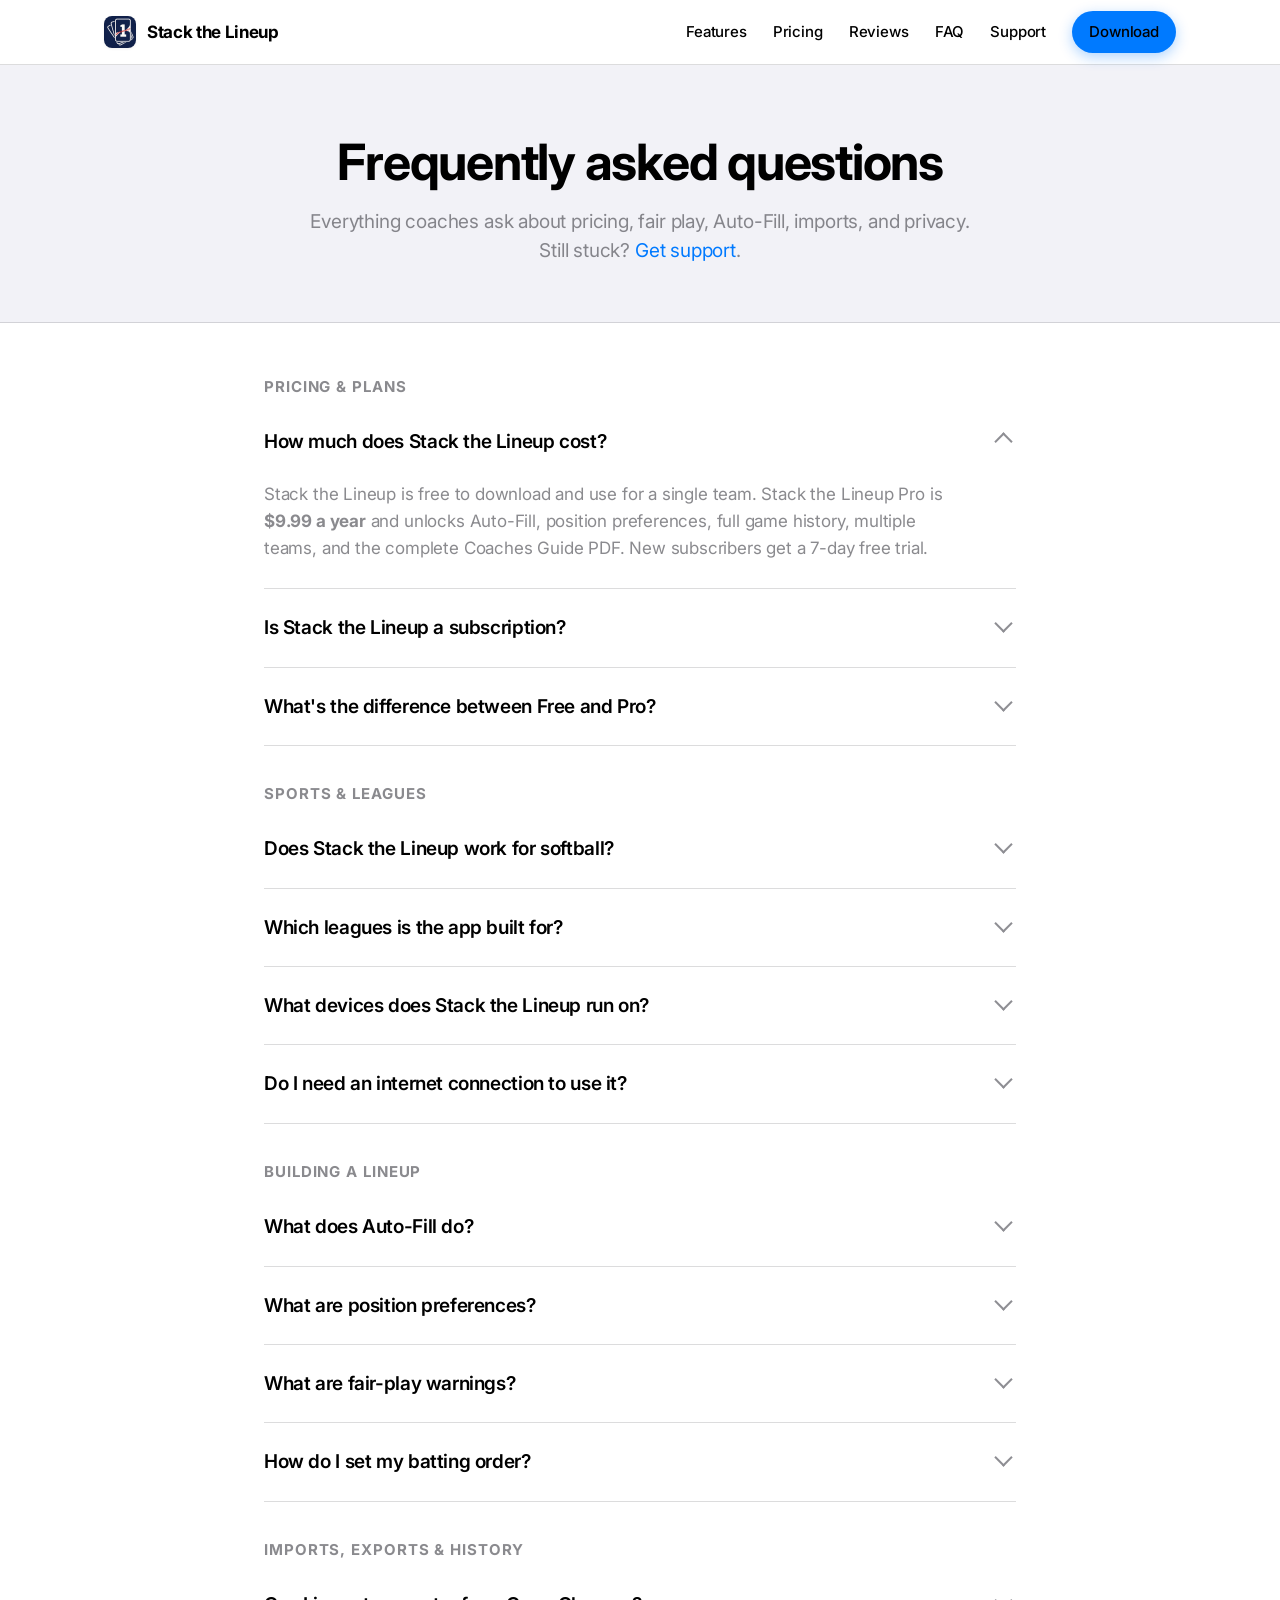
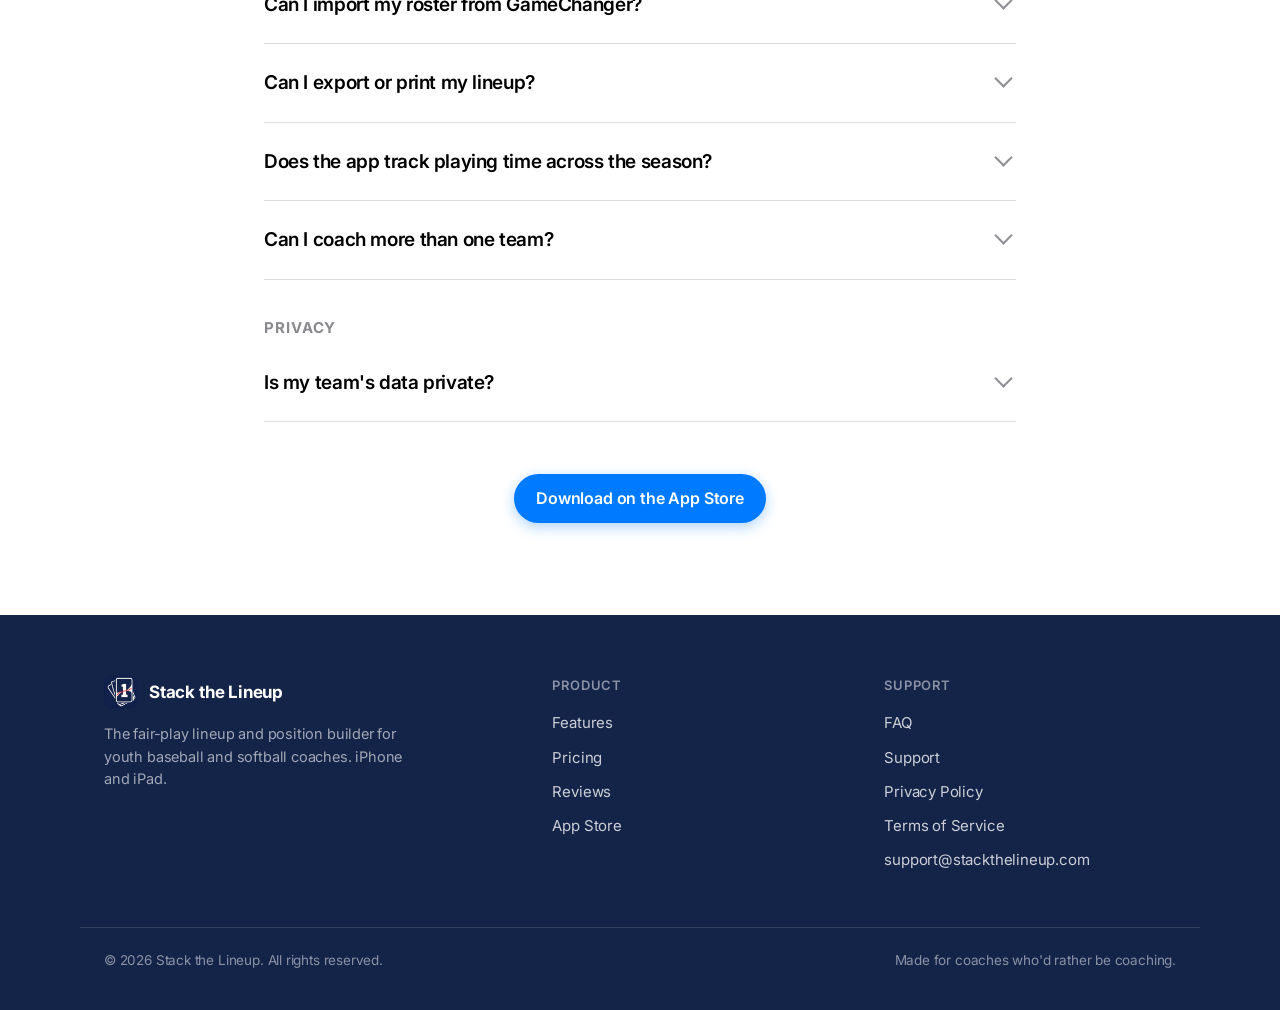
==== commit 9eae80e3: "Changes to subscription language" ====
--- a/faq.html
+++ b/faq.html
@@ -5,15 +5,15 @@
 <meta name="viewport" content="width=device-width, initial-scale=1" />
 <title>FAQ — Stack the Lineup | Youth Baseball &amp; Softball Lineup App</title>
 <meta name="description" content="Frequently asked questions about Stack the Lineup: pricing, Auto-Fill, fair-play rules, position preferences, GameChanger import, PDF exports, data privacy, and supported devices for youth baseball and softball coaches." />
-<link rel="canonical" href="https://stackthelineup.com/faq.html" />
+<link rel="canonical" href="https://www.stackthelineup.com/faq.html" />
 <meta name="theme-color" content="#1B2C5D" />
 
 <meta property="og:type" content="website" />
 <meta property="og:site_name" content="Stack the Lineup" />
 <meta property="og:title" content="Stack the Lineup — Frequently Asked Questions" />
 <meta property="og:description" content="Answers about pricing, Auto-Fill, fair-play warnings, position preferences, imports, exports, and privacy." />
-<meta property="og:url" content="https://stackthelineup.com/faq.html" />
-<meta property="og:image" content="https://stackthelineup.com/assets/app-icon.png" />
+<meta property="og:url" content="https://www.stackthelineup.com/faq.html" />
+<meta property="og:image" content="https://www.stackthelineup.com/assets/app-icon.png" />
 <meta name="twitter:card" content="summary_large_image" />
 
 <link rel="apple-touch-icon" href="assets/app-icon.png" />
@@ -31,12 +31,12 @@
     {
       "@type": "Question",
       "name": "How much does Stack the Lineup cost?",
-      "acceptedAnswer": { "@type": "Answer", "text": "Stack the Lineup is free to download and use for a single team. Stack the Lineup Pro is a one-time $4.99 in-app purchase that unlocks Auto-Fill, position preferences, full game history, multiple teams, and the complete Coaches Guide PDF. There is no subscription and no recurring charge." }
+      "acceptedAnswer": { "@type": "Answer", "text": "Stack the Lineup is free to download and use for a single team. Stack the Lineup Pro is $9.99 a year and unlocks Auto-Fill, position preferences, full game history, multiple teams, and the complete Coaches Guide PDF. New subscribers get a 7-day free trial." }
     },
     {
       "@type": "Question",
       "name": "Is Stack the Lineup a subscription?",
-      "acceptedAnswer": { "@type": "Answer", "text": "No. Pro is a one-time $4.99 purchase. You pay once and keep Pro for good. There are no monthly or annual fees and no ads." }
+      "acceptedAnswer": { "@type": "Answer", "text": "Yes. Stack the Lineup Pro is an annual subscription at $9.99 a year, with a 7-day free trial for new subscribers. You can cancel anytime from your Apple Account settings. If you bought the earlier one-time unlock, you keep Pro for free. There are no ads anywhere in the app." }
     },
     {
       "@type": "Question",
@@ -134,11 +134,11 @@
     <h2 style="font-size:15px;text-transform:uppercase;letter-spacing:0.06em;color:var(--label-secondary);margin:0 0 8px">Pricing &amp; plans</h2>
     <details class="faq-item" open>
       <summary>How much does Stack the Lineup cost?</summary>
-      <div class="ans">Stack the Lineup is free to download and use for a single team. Stack the Lineup Pro is a one-time <strong>$4.99</strong> in-app purchase that unlocks Auto-Fill, position preferences, full game history, multiple teams, and the complete Coaches Guide PDF. There is no subscription and no recurring charge.</div>
+      <div class="ans">Stack the Lineup is free to download and use for a single team. Stack the Lineup Pro is <strong>$9.99 a year</strong> and unlocks Auto-Fill, position preferences, full game history, multiple teams, and the complete Coaches Guide PDF. New subscribers get a 7-day free trial.</div>
     </details>
     <details class="faq-item">
       <summary>Is Stack the Lineup a subscription?</summary>
-      <div class="ans">No. Pro is a one-time $4.99 purchase. You pay once and keep Pro for good. There are no monthly or annual fees, and no ads anywhere in the app.</div>
+      <div class="ans">Yes. Pro is an annual subscription at $9.99 a year, with a 7-day free trial for new subscribers. Cancel anytime from your Apple Account settings. If you bought the earlier one-time unlock, you keep Pro for free. There are no ads anywhere in the app.</div>
     </details>
     <details class="faq-item">
       <summary>What's the difference between Free and Pro?</summary>
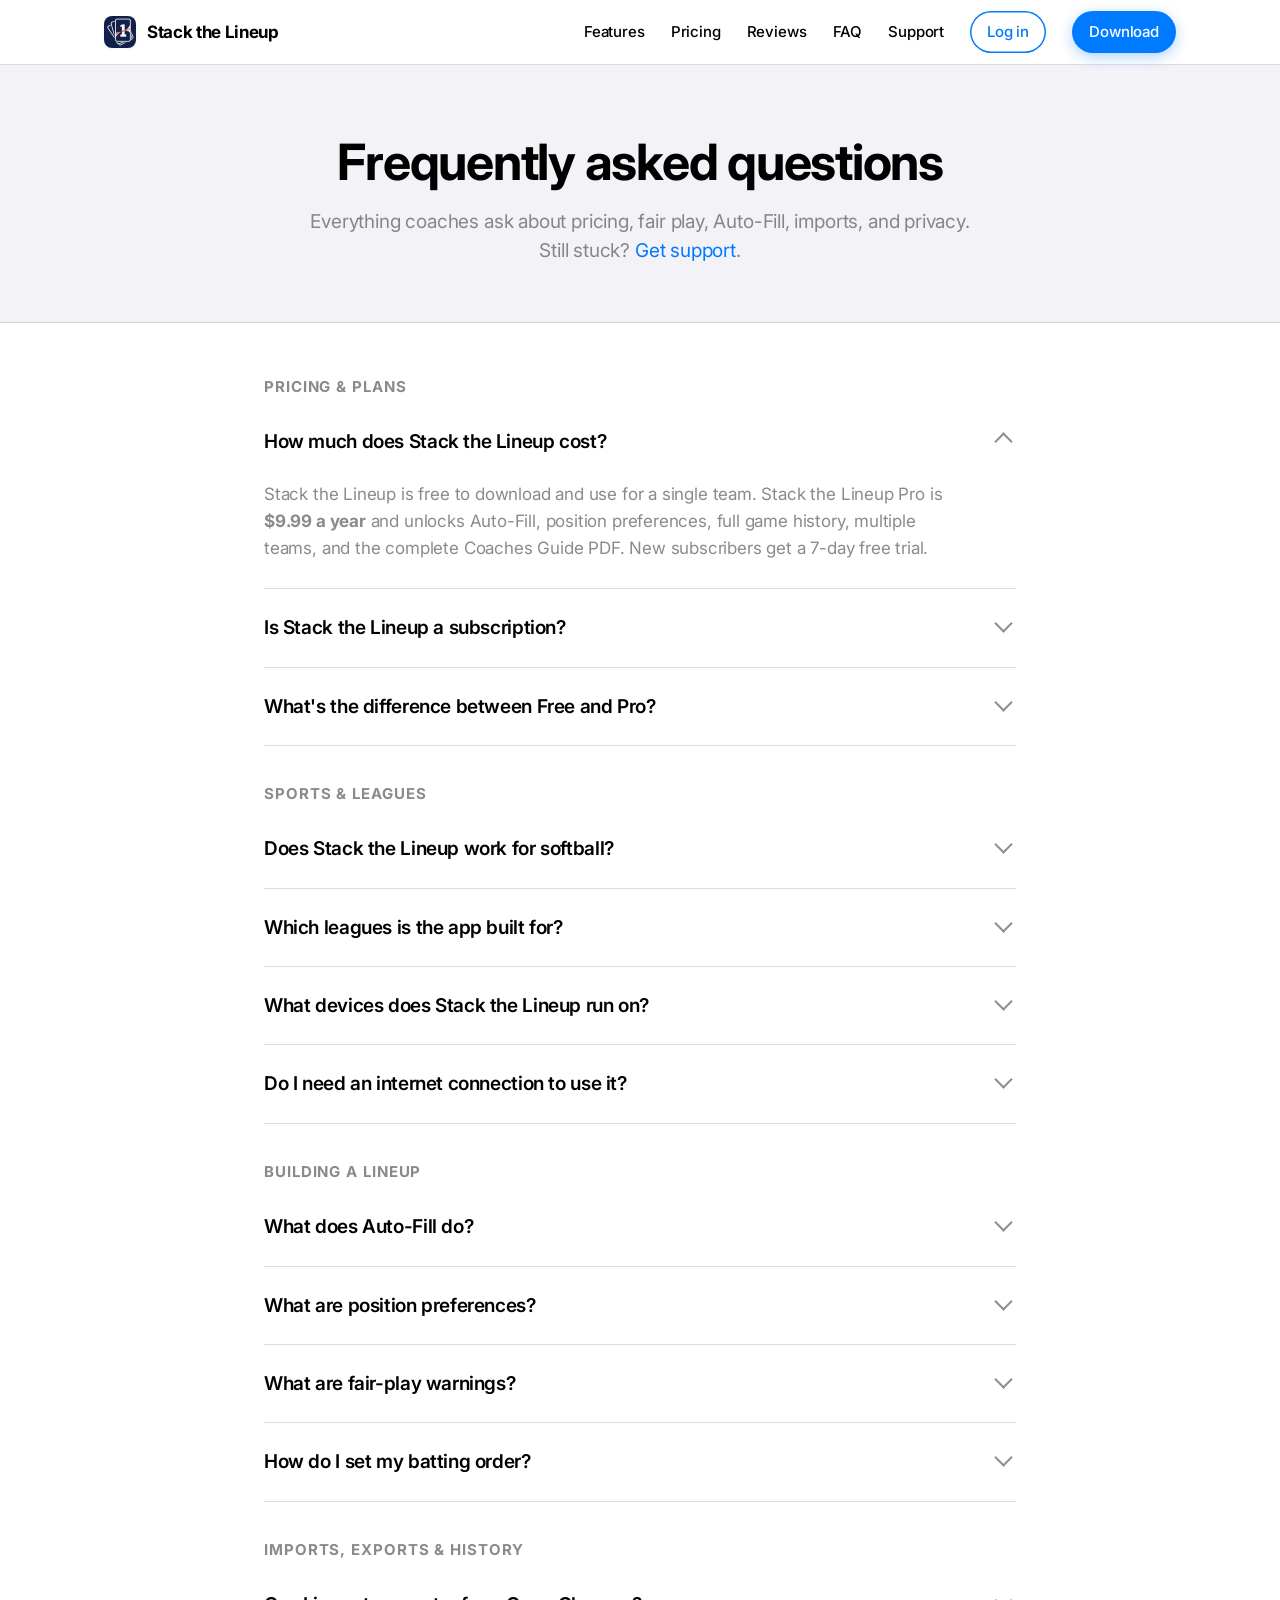
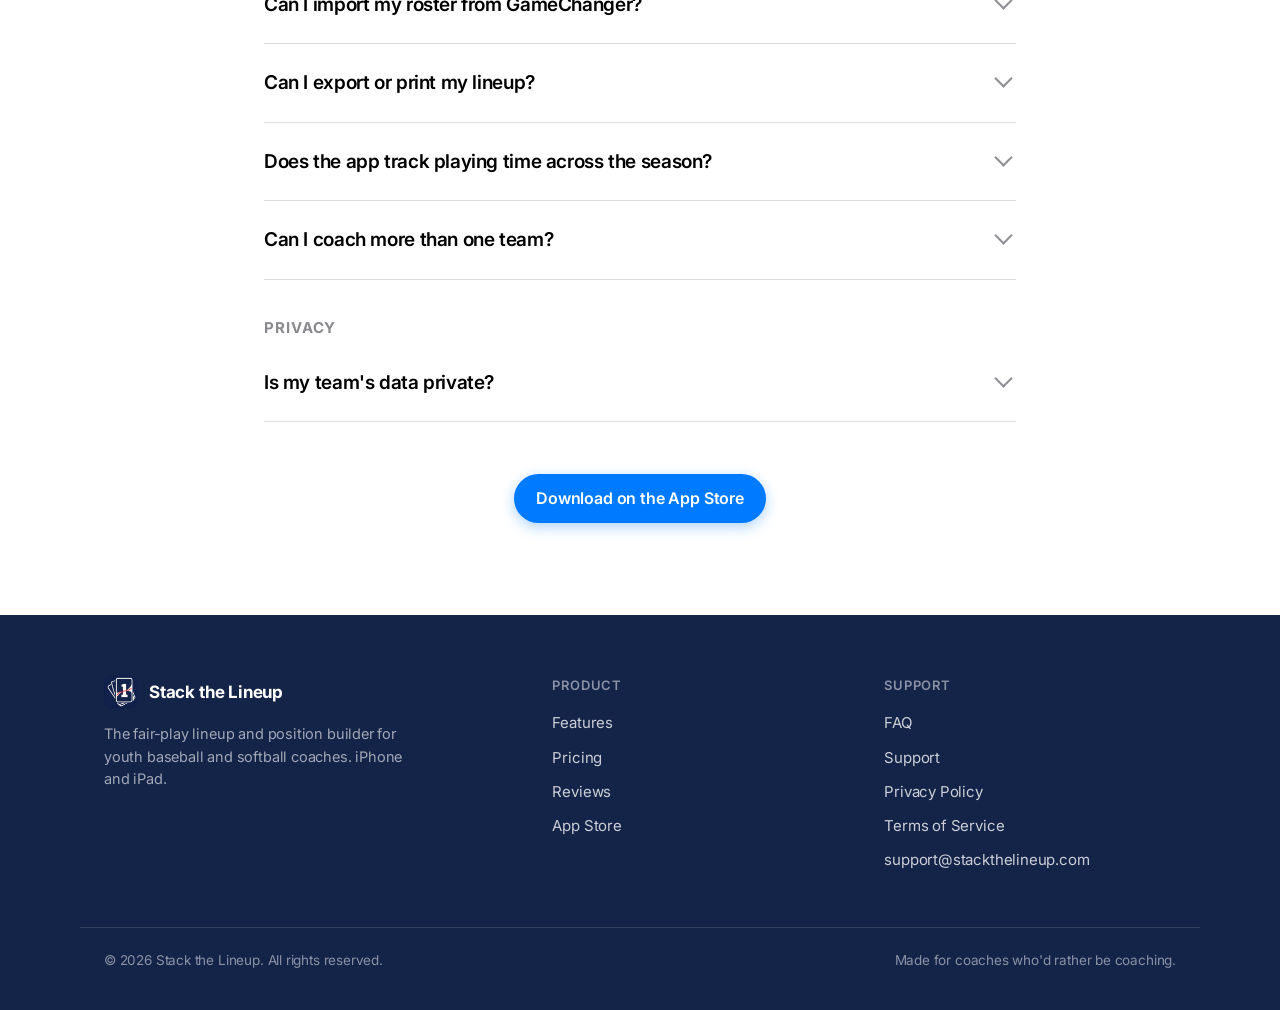
==== commit 725aa955: "Add a Log in button to the nav Every page's nav gets an outlined Log in pill before Download, linkin" ====
--- a/faq.html
+++ b/faq.html
@@ -5,14 +5,14 @@
 <meta name="viewport" content="width=device-width, initial-scale=1" />
 <title>FAQ — Stack the Lineup | Youth Baseball &amp; Softball Lineup App</title>
 <meta name="description" content="Frequently asked questions about Stack the Lineup: pricing, Auto-Fill, fair-play rules, position preferences, GameChanger import, PDF exports, data privacy, and supported devices for youth baseball and softball coaches." />
-<link rel="canonical" href="https://www.stackthelineup.com/faq.html" />
+<link rel="canonical" href="https://www.stackthelineup.com/faq" />
 <meta name="theme-color" content="#1B2C5D" />
 
 <meta property="og:type" content="website" />
 <meta property="og:site_name" content="Stack the Lineup" />
 <meta property="og:title" content="Stack the Lineup — Frequently Asked Questions" />
 <meta property="og:description" content="Answers about pricing, Auto-Fill, fair-play warnings, position preferences, imports, exports, and privacy." />
-<meta property="og:url" content="https://www.stackthelineup.com/faq.html" />
+<meta property="og:url" content="https://www.stackthelineup.com/faq" />
 <meta property="og:image" content="https://www.stackthelineup.com/assets/app-icon.png" />
 <meta name="twitter:card" content="summary_large_image" />
 
@@ -106,16 +106,17 @@
 
 <header class="site-header">
   <nav class="nav" aria-label="Primary">
-    <a class="brand" href="index.html">
+    <a class="brand" href="/">
       <img src="assets/app-icon.png" alt="Stack the Lineup app icon" />
       Stack the Lineup
     </a>
     <div class="nav-links">
-      <a href="index.html#features">Features</a>
-      <a href="index.html#pricing">Pricing</a>
-      <a href="index.html#reviews">Reviews</a>
-      <a href="faq.html">FAQ</a>
-      <a href="support.html">Support</a>
+      <a href="/#features">Features</a>
+      <a href="/#pricing">Pricing</a>
+      <a href="/#reviews">Reviews</a>
+      <a href="/faq">FAQ</a>
+      <a href="/support">Support</a>
+      <a class="btn btn-outline btn-sm nav-login" href="https://app.stackthelineup.com">Log in</a>
       <a class="btn btn-primary btn-sm" href="https://apps.apple.com/us/app/stack-the-lineup/id6760155245">Download</a>
     </div>
   </nav>
@@ -124,7 +125,7 @@
 <div class="page-hero">
   <div class="narrow">
     <h1>Frequently asked questions</h1>
-    <p>Everything coaches ask about pricing, fair play, Auto-Fill, imports, and privacy. Still stuck? <a href="support.html">Get support</a>.</p>
+    <p>Everything coaches ask about pricing, fair play, Auto-Fill, imports, and privacy. Still stuck? <a href="/support">Get support</a>.</p>
   </div>
 </div>
 
@@ -202,7 +203,7 @@
     <h2 style="font-size:15px;text-transform:uppercase;letter-spacing:0.06em;color:var(--label-secondary);margin:40px 0 8px">Privacy</h2>
     <details class="faq-item">
       <summary>Is my team's data private?</summary>
-      <div class="ans">Yes. Stack the Lineup stores your roster and lineups on your device. There's no account to create, and the app doesn't sell your data or show ads. See the <a href="privacy.html">Privacy Policy</a> for full details.</div>
+      <div class="ans">Yes. Stack the Lineup stores your roster and lineups on your device. There's no account to create, and the app doesn't sell your data or show ads. See the <a href="/privacy">Privacy Policy</a> for full details.</div>
     </details>
 
   </div>
@@ -220,17 +221,17 @@
     </div>
     <div class="footer-col">
       <h5>Product</h5>
-      <a href="index.html#features">Features</a>
-      <a href="index.html#pricing">Pricing</a>
-      <a href="index.html#reviews">Reviews</a>
+      <a href="/#features">Features</a>
+      <a href="/#pricing">Pricing</a>
+      <a href="/#reviews">Reviews</a>
       <a href="https://apps.apple.com/us/app/stack-the-lineup/id6760155245">App Store</a>
     </div>
     <div class="footer-col">
       <h5>Support</h5>
-      <a href="faq.html">FAQ</a>
-      <a href="support.html">Support</a>
-      <a href="privacy.html">Privacy Policy</a>
-      <a href="terms.html">Terms of Service</a>
+      <a href="/faq">FAQ</a>
+      <a href="/support">Support</a>
+      <a href="/privacy">Privacy Policy</a>
+      <a href="/terms">Terms of Service</a>
       <a href="mailto:support@stackthelineup.com">support@stackthelineup.com</a>
     </div>
   </div>
--- a/assets/site.css
+++ b/assets/site.css
@@ -122,6 +122,12 @@
 .btn-ghost:hover { background: rgba(255,255,255,0.2); }
 .btn-light { background: #fff; color: var(--brand-navy); box-shadow: var(--shadow-sm); }
 .btn-sm { padding: 9px 17px; font-size: 14px; }
+/* Secondary pill on a light background: the nav's Log in, beside Download. */
+.btn-outline { background: transparent; color: var(--ios-blue); box-shadow: inset 0 0 0 1.5px var(--ios-blue); }
+.btn-outline:hover { background: rgba(0,122,255,0.08); }
+/* .nav-links a sets the plain links' color; keep the pills' own colors. */
+.nav-links a.btn-outline { color: var(--ios-blue); }
+.nav-links a.btn-primary { color: #fff; }
 
 /* App Store badge button */
 .appstore-btn {
@@ -439,7 +445,8 @@
   section { padding: 64px 0; }
 }
 @media (max-width: 620px) {
-  .nav-links { display: none; }
+  /* Phones keep only Log in from the nav row (the hero has the App Store badge). */
+  .nav-links > :not(.nav-login) { display: none; }
   .nav-links.compact { display: flex; gap: 14px; }
   body { font-size: 17px; }
 }
